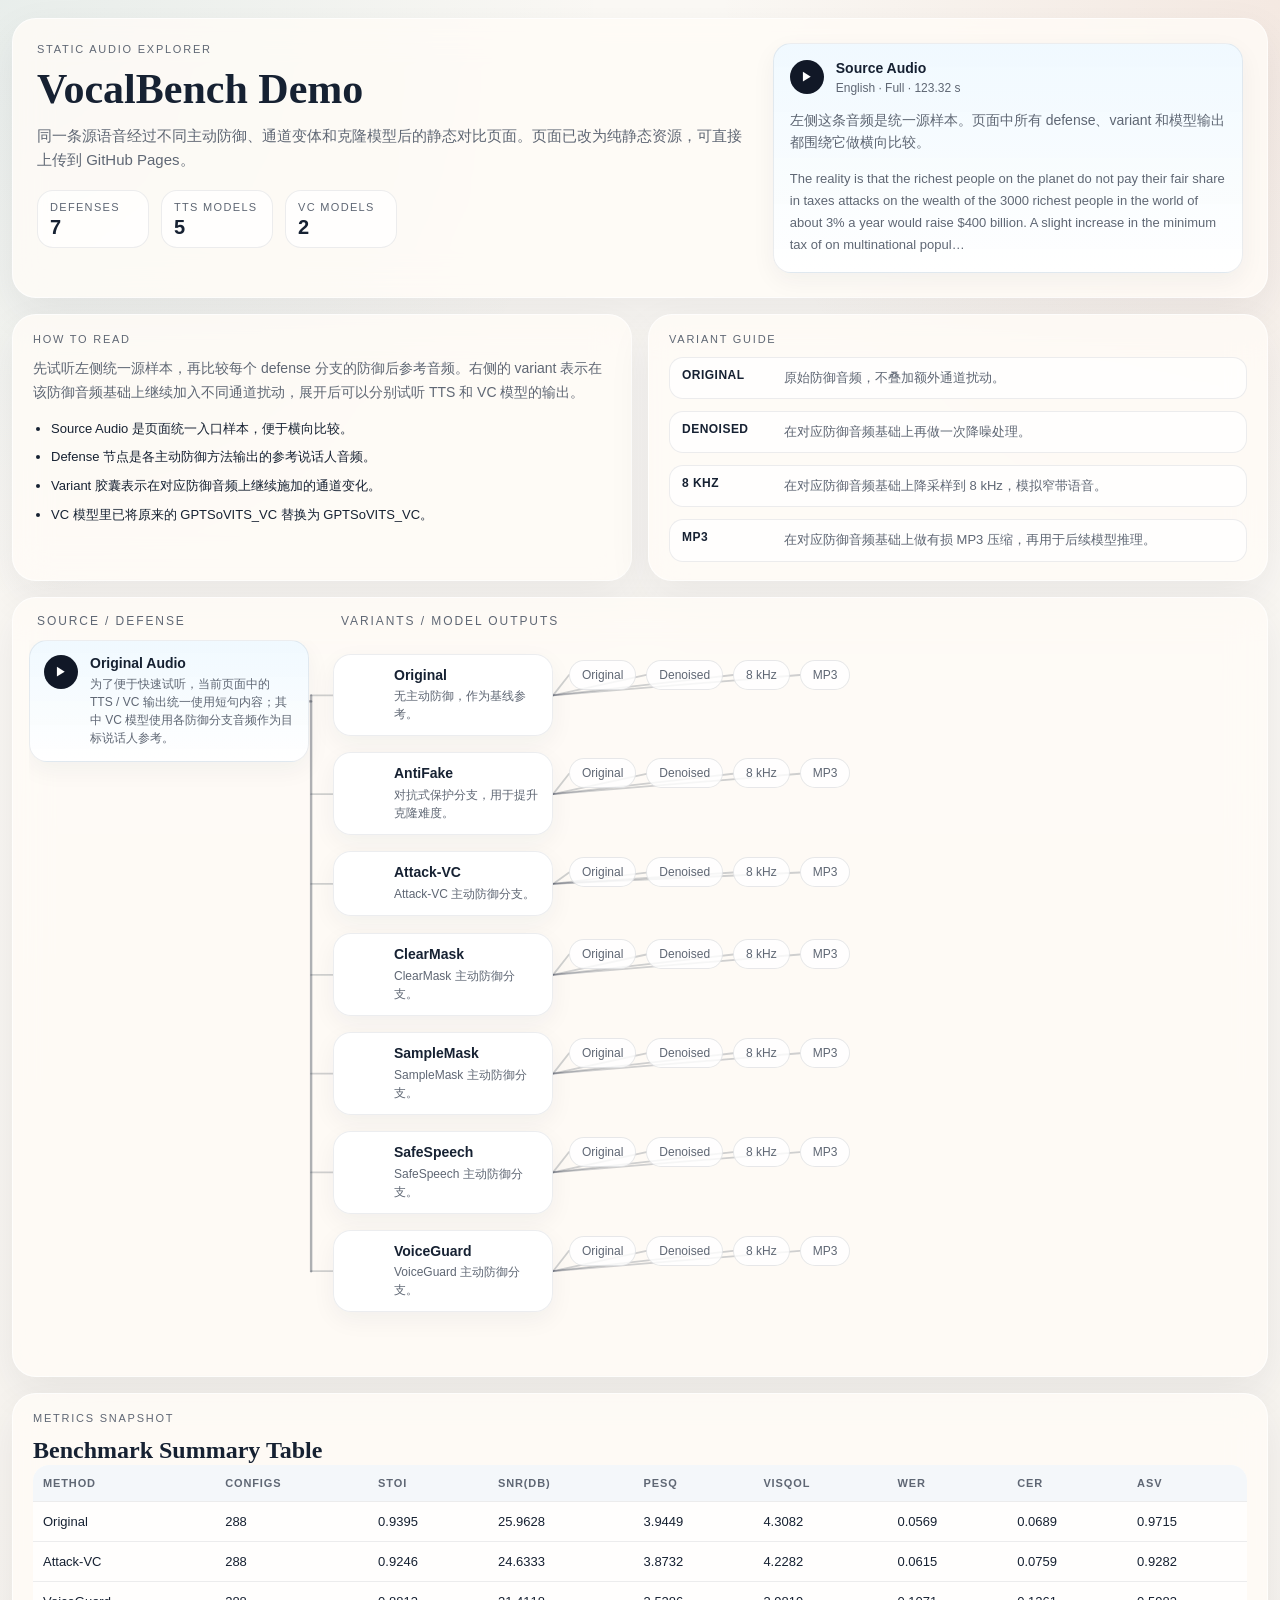
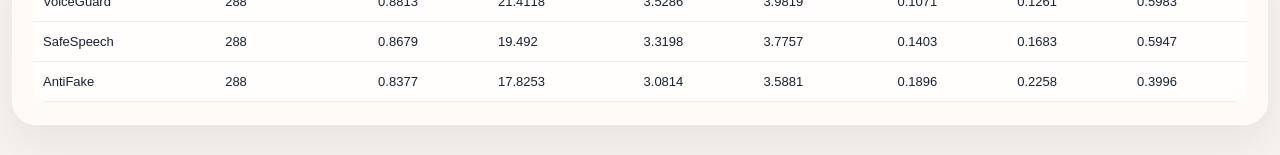
==== index.html @ 59e210ca "Move demo site to gh-pages root" ====
<!doctype html>
<html lang="zh-CN">
  <head>
    <meta charset="utf-8" />
    <meta name="viewport" content="width=device-width, initial-scale=1" />
    <title>VocalBench Demo</title>
    <link rel="stylesheet" href="./static/styles.css" />
  </head>
  <body data-pipeline-url="./demo_assets/pipeline.json" data-summary-url="./demo_assets/results_summary.json">
    <div id="app" class="page">
      <div class="loading-shell">Loading VocalBench demo…</div>
    </div>
    <script type="module" src="./static/app.js"></script>
  </body>
</html>
---- static/styles.css ----
:root {
  --bg: #f6f3ee;
  --card: rgba(255, 255, 255, 0.92);
  --card-strong: rgba(255, 255, 255, 0.98);
  --ink: #162132;
  --muted: #5f6774;
  --accent: #b75a38;
  --accent-2: #0f6c78;
  --line: rgba(22, 33, 50, 0.12);
  --shadow: 0 16px 44px rgba(22, 33, 50, 0.07);
}

* {
  box-sizing: border-box;
}

body {
  margin: 0;
  min-height: 100vh;
  color: var(--ink);
  font-family: "Avenir Next", "PingFang SC", "Noto Sans SC", sans-serif;
  background:
    radial-gradient(circle at top left, rgba(15, 108, 120, 0.08), transparent 28%),
    radial-gradient(circle at top right, rgba(183, 90, 56, 0.1), transparent 26%),
    linear-gradient(180deg, #fbf9f5 0%, var(--bg) 100%);
}

.page {
  width: min(1600px, calc(100vw - 24px));
  margin: 0 auto;
  padding: 18px 0 30px;
}

.hero,
.info-card,
.tree-panel {
  border: 1px solid rgba(255, 255, 255, 0.62);
  border-radius: 24px;
  background: rgba(255, 252, 247, 0.8);
  backdrop-filter: blur(18px);
  box-shadow: var(--shadow);
  overflow: visible;
}

.hero {
  display: grid;
  grid-template-columns: minmax(0, 1.45fr) minmax(280px, 0.95fr);
  gap: 18px;
  padding: 24px;
}

h1 {
  margin: 0;
  font-family: "Iowan Old Style", "Palatino Linotype", "Songti SC", serif;
  font-size: clamp(28px, 3.6vw, 42px);
  line-height: 1.08;
}

.loading-shell {
  padding: 60px 12px;
  color: var(--muted);
}

.eyebrow {
  margin-bottom: 12px;
  color: var(--muted);
  text-transform: uppercase;
  letter-spacing: 0.16em;
  font-size: 11px;
}

.hero-copy,
.info-copy,
.sample-note,
.sample-transcript,
.source-note,
.defense-note,
.popover-note,
.legend-desc,
.leaf-kind {
  color: var(--muted);
}

.hero-copy {
  margin: 12px 0 0;
  max-width: 720px;
  font-size: 15px;
  line-height: 1.6;
}

.stat-row {
  display: flex;
  flex-wrap: wrap;
  gap: 12px;
  margin-top: 18px;
}

.stat-chip {
  min-width: 112px;
  padding: 10px 12px;
  border-radius: 16px;
  border: 1px solid rgba(22, 33, 50, 0.08);
  background: rgba(255, 255, 255, 0.72);
}

.stat-chip span {
  display: block;
  font-size: 11px;
  color: var(--muted);
  text-transform: uppercase;
  letter-spacing: 0.12em;
}

.stat-chip strong {
  display: block;
  margin-top: 4px;
  font-size: 20px;
  line-height: 1;
}

.sample-card {
  border-radius: 18px;
  border: 1px solid rgba(22, 33, 50, 0.08);
  background: linear-gradient(180deg, rgba(240, 249, 255, 0.98), rgba(255, 255, 255, 0.96));
  box-shadow: 0 8px 24px rgba(22, 33, 50, 0.05);
  padding: 16px;
}

.sample-head,
.source-head,
.defense-head {
  display: flex;
  align-items: flex-start;
  gap: 12px;
}

.sample-title,
.source-title,
.defense-name {
  font-weight: 700;
  font-size: 14px;
  line-height: 1.2;
}

.sample-meta {
  margin-top: 4px;
  font-size: 12px;
  color: var(--muted);
}

.sample-note {
  margin: 14px 0 0;
  font-size: 14px;
  line-height: 1.6;
}

.sample-transcript {
  margin: 14px 0 0;
  font-size: 13px;
  line-height: 1.7;
}

.info-grid {
  display: grid;
  grid-template-columns: repeat(2, minmax(0, 1fr));
  gap: 16px;
  margin-top: 16px;
}

.info-card {
  padding: 18px 20px;
}

.info-copy {
  margin: 0;
  font-size: 14px;
  line-height: 1.7;
}

.point-list {
  margin: 14px 0 0;
  padding-left: 18px;
  display: grid;
  gap: 8px;
  font-size: 13px;
  line-height: 1.6;
}

.legend-list {
  display: grid;
  gap: 12px;
}

.legend-item {
  display: grid;
  grid-template-columns: 88px 1fr;
  gap: 14px;
  padding: 10px 12px;
  border-radius: 14px;
  background: rgba(255, 255, 255, 0.74);
  border: 1px solid rgba(22, 33, 50, 0.08);
}

.legend-term {
  font-size: 12px;
  font-weight: 700;
  letter-spacing: 0.04em;
  text-transform: uppercase;
}

.legend-desc {
  font-size: 13px;
  line-height: 1.55;
}

.tree-panel {
  margin-top: 16px;
  padding: 16px 16px 24px;
}

.summary-panel {
  margin-top: 16px;
  padding: 18px 20px 22px;
  border: 1px solid rgba(255, 255, 255, 0.62);
  border-radius: 24px;
  background: rgba(255, 252, 247, 0.82);
  backdrop-filter: blur(18px);
  box-shadow: var(--shadow);
}

.summary-head {
  display: flex;
  justify-content: space-between;
  gap: 16px;
  align-items: flex-start;
  flex-wrap: wrap;
}

.summary-title {
  margin: 0;
  font-family: "Iowan Old Style", "Palatino Linotype", "Songti SC", serif;
  font-size: 24px;
  line-height: 1.2;
}

.summary-meta {
  display: flex;
  gap: 12px;
  flex-wrap: wrap;
}

.summary-note {
  margin: 14px 0 16px;
  color: var(--muted);
  font-size: 14px;
  line-height: 1.6;
}

.summary-scroll {
  overflow-x: auto;
}

.summary-table {
  width: 100%;
  min-width: 980px;
  border-collapse: collapse;
  font-size: 13px;
  background: rgba(255, 255, 255, 0.72);
  border-radius: 16px;
  overflow: hidden;
}

.summary-table th,
.summary-table td {
  padding: 12px 10px;
  border-bottom: 1px solid rgba(22, 33, 50, 0.08);
  text-align: left;
}

.summary-table th {
  position: sticky;
  top: 0;
  background: rgba(244, 247, 250, 0.96);
  color: var(--muted);
  text-transform: uppercase;
  letter-spacing: 0.08em;
  font-size: 11px;
}

.summary-table tbody tr:hover {
  background: rgba(15, 108, 120, 0.06);
}

.stage-head {
  display: grid;
  grid-template-columns: 280px 1fr;
  gap: 24px;
  margin-bottom: 12px;
  padding: 0 8px;
  color: var(--muted);
  text-transform: uppercase;
  letter-spacing: 0.16em;
  font-size: 12px;
}

.pipeline-root {
  position: relative;
  overflow-x: auto;
  overflow-y: visible;
}

.pipeline-tree {
  position: relative;
  min-width: 1360px;
  min-height: auto;
}

.tree-svg {
  position: absolute;
  inset: 0;
  width: 100%;
  height: 100%;
  pointer-events: none;
}

.tree-path {
  fill: none;
  stroke: rgba(22, 33, 50, 0.2);
  stroke-linecap: round;
  transition: stroke 180ms ease, opacity 180ms ease;
}

.tree-path.trunk {
  stroke-width: 2.4;
  stroke: rgba(22, 33, 50, 0.34);
}

.tree-path.branch {
  stroke-width: 1.8;
}

.tree-path.is-active {
  stroke: rgba(15, 108, 120, 0.72);
  opacity: 1;
}

.tree-path.is-inactive {
  opacity: 0.14;
}

.pipeline-grid {
  position: relative;
  z-index: 1;
  display: grid;
  grid-template-columns: 280px 1fr;
  gap: 24px;
  min-height: auto;
}

.source-column {
  display: flex;
  align-items: flex-start;
  justify-content: flex-start;
  min-height: auto;
}

.source-card,
.defense-card,
.variant-popover {
  border-radius: 18px;
  border: 1px solid rgba(22, 33, 50, 0.08);
  background: var(--card-strong);
  box-shadow: 0 8px 24px rgba(22, 33, 50, 0.05);
}

.source-card {
  width: 100%;
  padding: 14px;
  background: linear-gradient(180deg, rgba(240, 249, 255, 0.98), rgba(255, 255, 255, 0.96));
}

.play-orb {
  width: 34px;
  height: 34px;
  border: none;
  border-radius: 999px;
  background: #111827;
  color: #fff;
  cursor: pointer;
  font-size: 12px;
  line-height: 1;
  flex: 0 0 auto;
  display: inline-flex;
  align-items: center;
  justify-content: center;
  transition: transform 160ms ease, background 160ms ease, opacity 160ms ease;
}

.play-orb:hover {
  transform: translateY(-1px);
}

.play-orb.playing {
  background: var(--accent);
}

.play-orb:disabled {
  background: #cbd5e1;
  cursor: not-allowed;
}

.branch-list {
  display: flex;
  flex-direction: column;
  gap: 16px;
  padding: 14px 0 40px;
}

.branch-row {
  display: grid;
  grid-template-columns: 220px 1fr;
  gap: 16px;
  align-items: start;
  min-height: 66px;
  transition: transform 180ms ease, opacity 180ms ease, filter 180ms ease, padding-bottom 180ms ease;
  transform-origin: left center;
}

.branch-row.is-active {
  transform: scale(1.02);
  z-index: 2;
  padding-bottom: 280px;
}

.branch-row.is-inactive {
  opacity: 0.32;
  filter: saturate(0.7);
}

.defense-card {
  padding: 12px 14px;
}

.defense-note,
.source-note {
  margin-top: 4px;
  font-size: 12px;
  line-height: 1.5;
}

.defense-card .play-orb {
  opacity: 0;
  pointer-events: none;
  transform: scale(0.82);
}

.branch-row.is-active .defense-card .play-orb {
  opacity: 1;
  pointer-events: auto;
  transform: scale(1);
}

.variant-rail {
  display: flex;
  align-items: center;
  gap: 10px;
  flex-wrap: wrap;
  position: relative;
  padding-top: 6px;
}

.variant-pill-wrap {
  position: relative;
}

.variant-pill {
  border: 1px solid rgba(22, 33, 50, 0.1);
  background: rgba(255, 255, 255, 0.82);
  color: var(--muted);
  padding: 7px 12px;
  border-radius: 999px;
  font: inherit;
  font-size: 12px;
  cursor: pointer;
  transition: transform 160ms ease, border-color 160ms ease, color 160ms ease, background 160ms ease, opacity 160ms ease;
}

.variant-pill-wrap.is-active .variant-pill {
  background: rgba(255, 255, 255, 0.98);
  color: var(--ink);
  border-color: rgba(183, 90, 56, 0.32);
}

.variant-popover {
  position: absolute;
  left: 0;
  top: calc(100% + 10px);
  width: 560px;
  padding: 14px;
  opacity: 0;
  pointer-events: none;
  transform: translateY(8px);
  transition: opacity 180ms ease, transform 180ms ease;
  z-index: 20;
}

.branch-row:last-child .variant-popover,
.branch-row:nth-last-child(2) .variant-popover {
  top: auto;
  bottom: calc(100% + 10px);
  transform: translateY(-8px);
}

.variant-pill-wrap.is-active .variant-popover {
  opacity: 1;
  pointer-events: auto;
  transform: translateY(0);
}

.popover-head {
  display: flex;
  align-items: center;
  justify-content: space-between;
  gap: 12px;
  padding-bottom: 12px;
  border-bottom: 1px solid rgba(22, 33, 50, 0.08);
}

.popover-title {
  font-size: 15px;
  font-weight: 700;
}

.popover-meta {
  margin-top: 4px;
  font-size: 12px;
  color: var(--muted);
}

.popover-note {
  margin: 12px 0 0;
  font-size: 13px;
  line-height: 1.6;
}

.popover-groups {
  display: grid;
  gap: 14px;
  margin-top: 14px;
}

.popover-group {
  display: grid;
  gap: 8px;
}

.group-label {
  font-size: 11px;
  color: var(--muted);
  text-transform: uppercase;
  letter-spacing: 0.12em;
}

.leaf-grid {
  display: grid;
  grid-template-columns: repeat(2, minmax(0, 1fr));
  gap: 8px;
}

.leaf-node {
  display: flex;
  align-items: center;
  gap: 10px;
  min-height: 54px;
  padding: 9px 10px;
  border-radius: 12px;
  background: rgba(255, 255, 255, 0.94);
  border: 1px solid rgba(22, 33, 50, 0.08);
}

.leaf-node.tts {
  background: rgba(15, 108, 120, 0.07);
}

.leaf-node.vc {
  background: rgba(183, 90, 56, 0.08);
}

.leaf-text {
  min-width: 0;
}

.leaf-model {
  font-size: 12px;
  font-weight: 700;
  line-height: 1.2;
}

.leaf-kind {
  margin-top: 4px;
  font-size: 11px;
  text-transform: uppercase;
  letter-spacing: 0.12em;
}

.leaf-node .play-orb {
  opacity: 0;
  pointer-events: none;
  transform: scale(0.82);
}

.variant-pill-wrap.is-active .leaf-node .play-orb,
.variant-pill-wrap.is-active .variant-popover > .popover-head .play-orb {
  opacity: 1;
  pointer-events: auto;
  transform: scale(1);
}

.loading,
.error {
  padding: 48px 12px;
  color: var(--muted);
}

@media (max-width: 900px) {
  .page {
    width: min(100vw - 18px, 100%);
    padding-top: 10px;
  }

  .hero,
  .info-card,
  .tree-panel {
    padding-left: 16px;
    padding-right: 16px;
  }

  .hero,
  .info-grid {
    grid-template-columns: 1fr;
  }

  .stage-head,
  .tree-svg {
    display: none;
  }

  .pipeline-tree,
  .pipeline-grid,
  .source-column {
    min-height: auto;
  }

  .pipeline-grid {
    grid-template-columns: 1fr;
  }

  .source-column {
    justify-content: flex-start;
  }

  .legend-item {
    grid-template-columns: 1fr;
    gap: 8px;
  }

  .branch-row {
    grid-template-columns: 1fr;
    padding-bottom: 0 !important;
    opacity: 1 !important;
    filter: none !important;
    transform: none !important;
  }

  .defense-card .play-orb,
  .leaf-node .play-orb,
  .variant-popover > .popover-head .play-orb {
    opacity: 1;
    pointer-events: auto;
    transform: scale(1);
  }

  .variant-popover {
    position: static;
    width: 100%;
    margin-top: 10px;
    opacity: 1;
    pointer-events: auto;
    transform: none;
  }

  .leaf-grid {
    grid-template-columns: 1fr;
  }
}
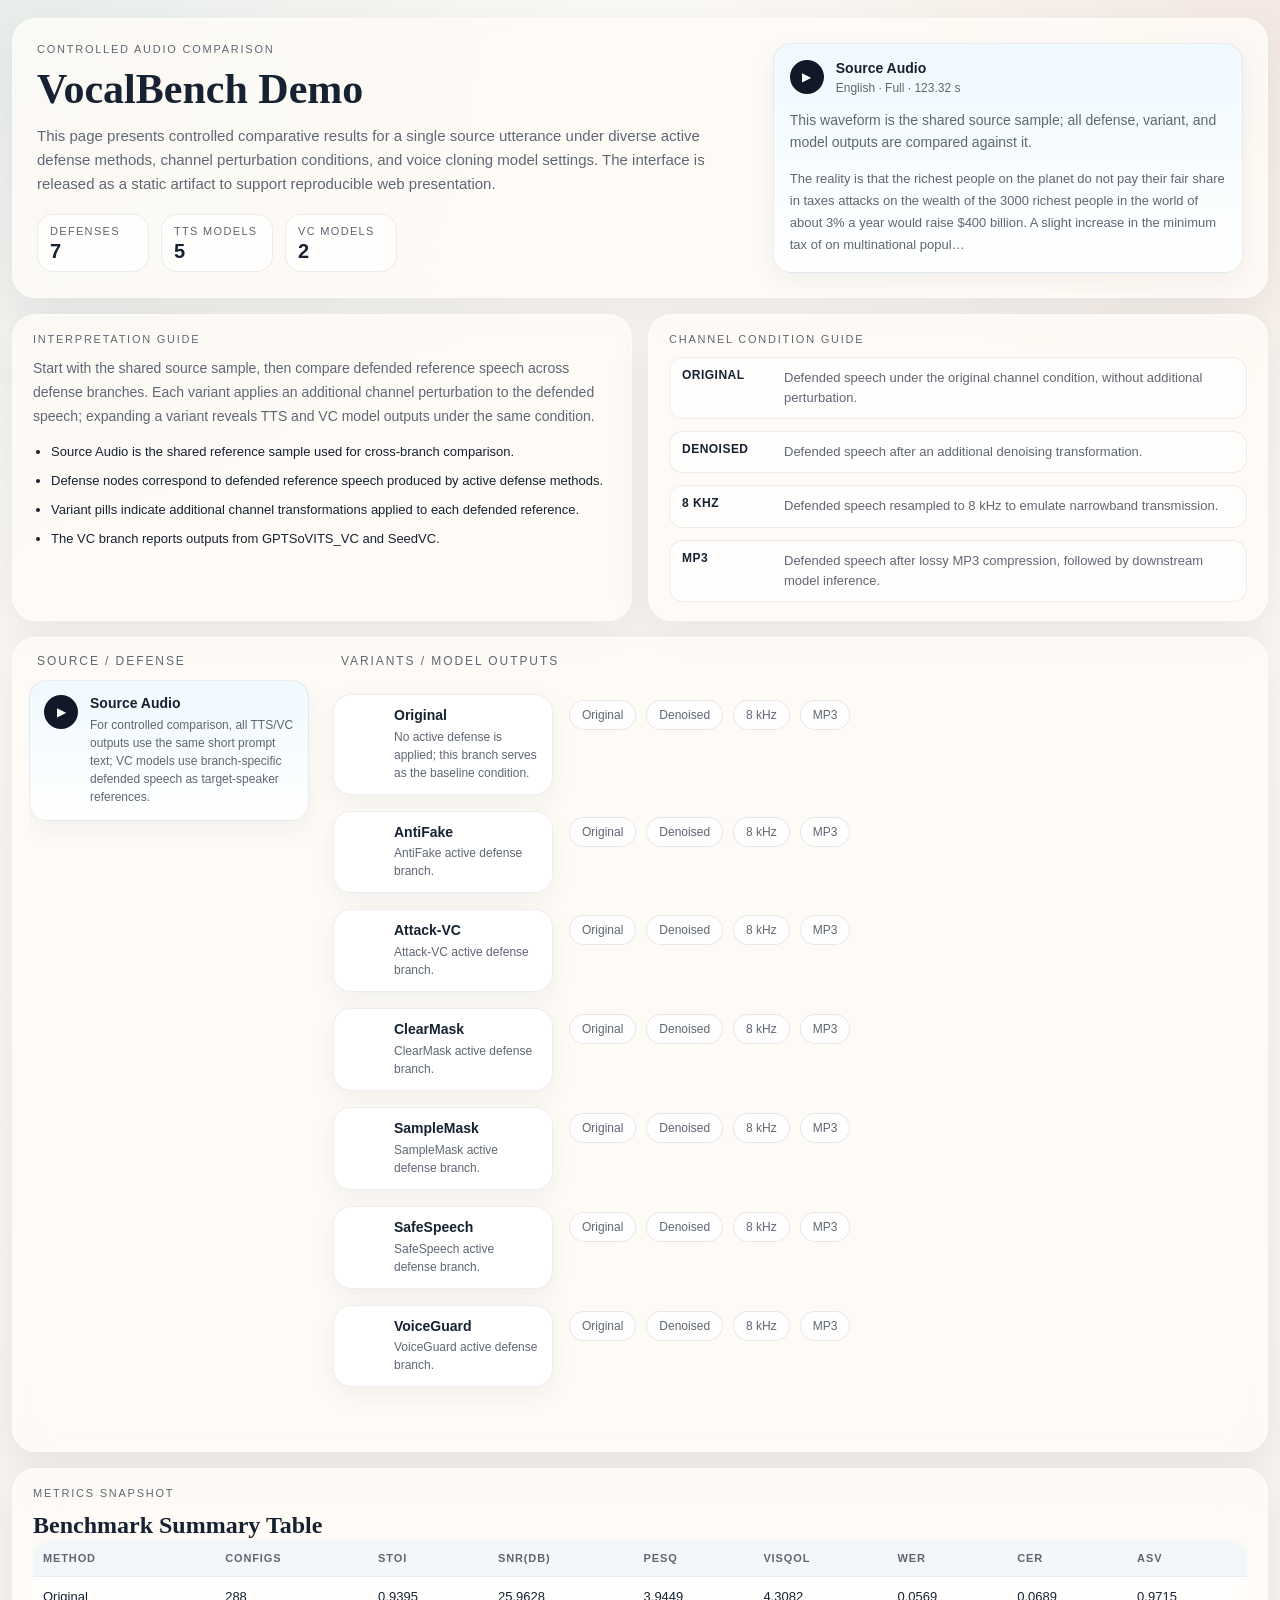
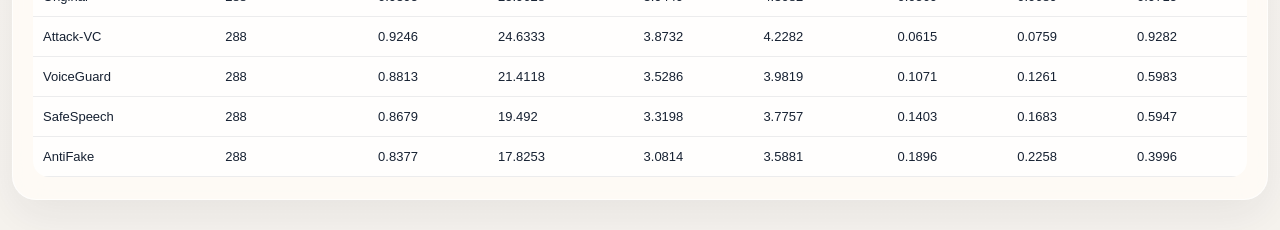
==== commit 7b9f2b51: "Refine demo copy to academic English and remove connector lines" ====
--- a/index.html
+++ b/index.html
@@ -1,5 +1,5 @@
 <!doctype html>
-<html lang="zh-CN">
+<html lang="en">
   <head>
     <meta charset="utf-8" />
     <meta name="viewport" content="width=device-width, initial-scale=1" />
@@ -8,7 +8,7 @@
   </head>
   <body data-pipeline-url="./demo_assets/pipeline.json" data-summary-url="./demo_assets/results_summary.json">
     <div id="app" class="page">
-      <div class="loading-shell">Loading VocalBench demo…</div>
+      <div class="loading-shell">Loading benchmark interface...</div>
     </div>
     <script type="module" src="./static/app.js"></script>
   </body>
